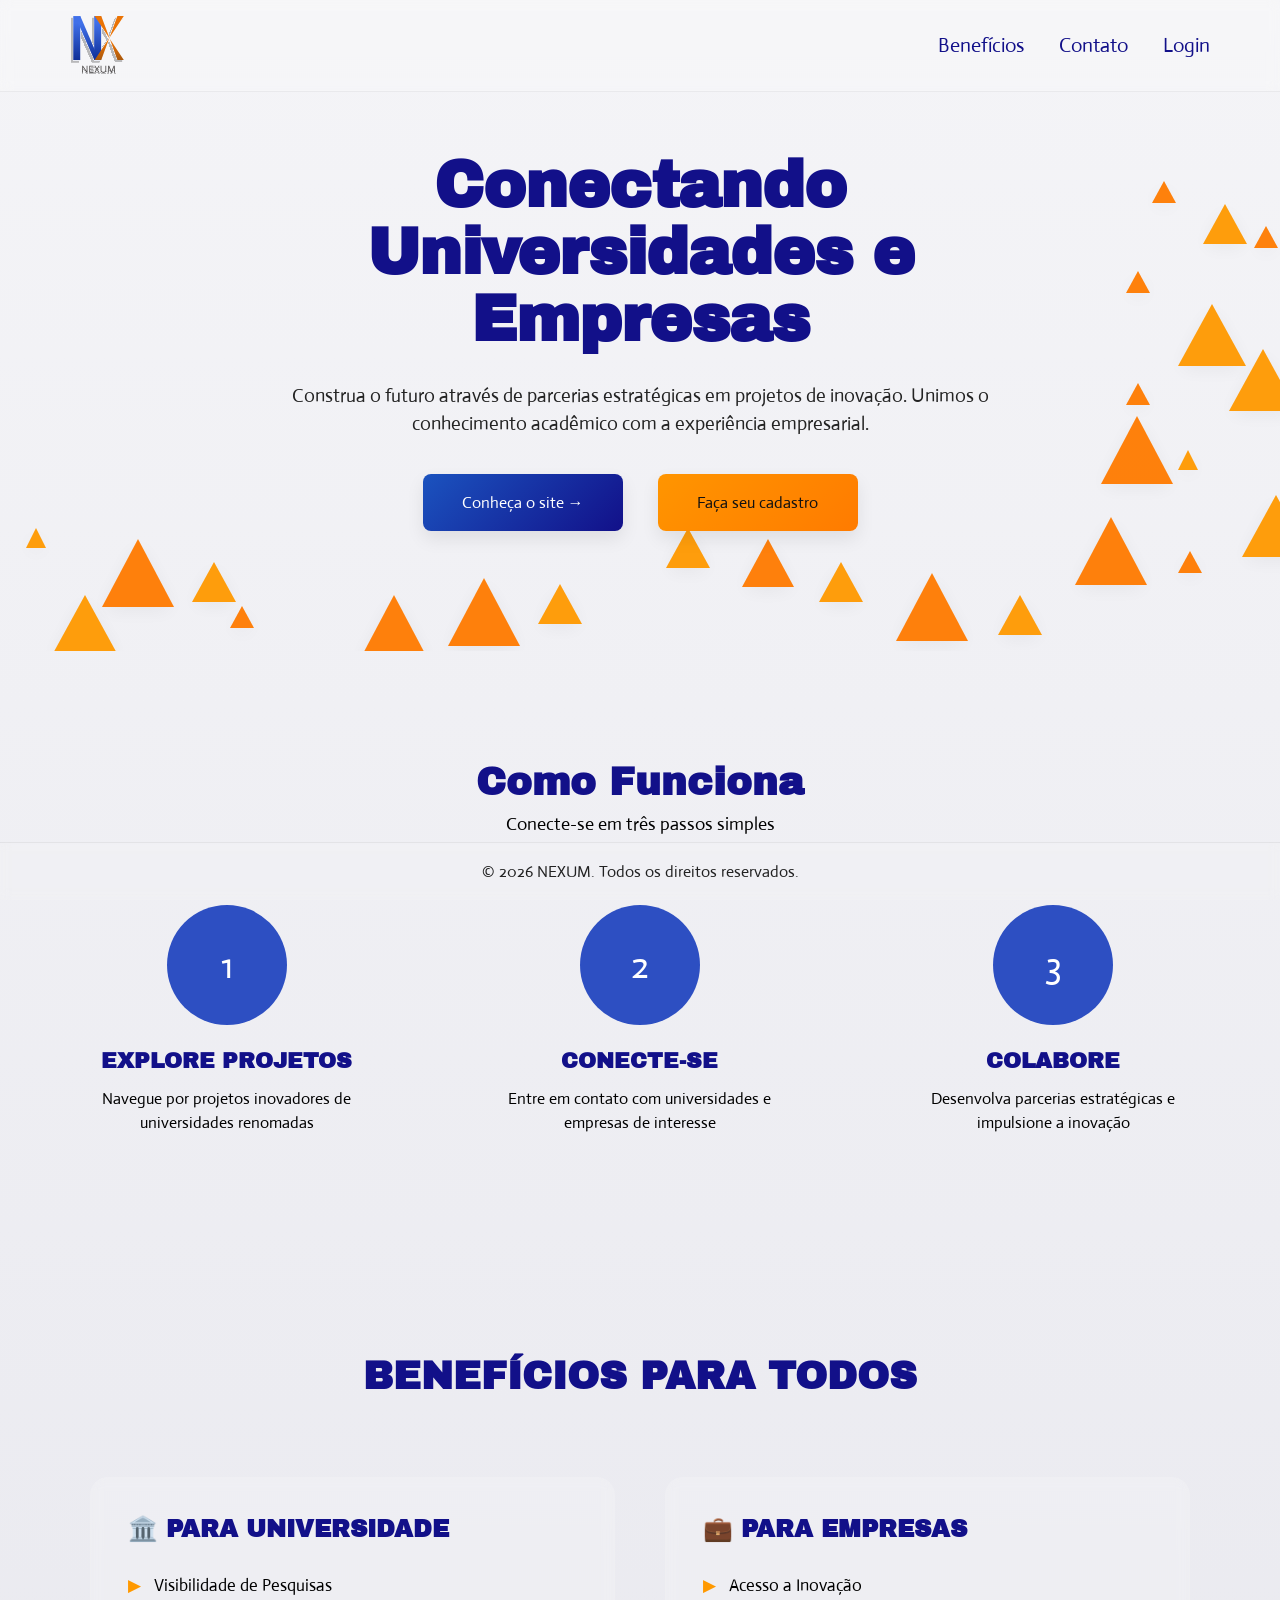
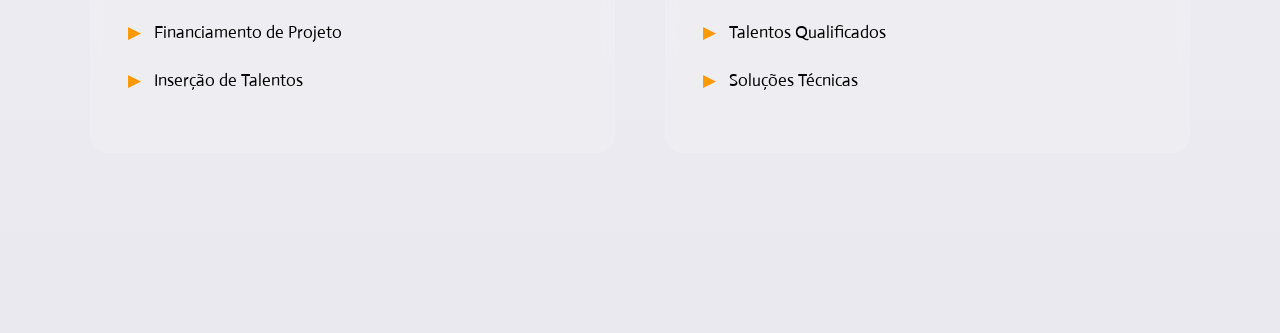
==== index.html @ 30e2755e "Primeiro commit" ====
<!DOCTYPE html>
<html lang="pt-BR">
<head>

    <meta charset="UTF-8"/>
    <meta name="viewport" content="width=device-width, initial-scale=1.0"/>
    <link rel="stylesheet" href="./css/estilo.css">
    <link href="https://fonts.googleapis.com/css2?family=Actor&family=Archivo+Black&display=swap" rel="stylesheet">
    
    <title>NEXUM</title>
</head>

<body>
  <!-- Cabeçalho html -->
  <header>

    <div class="logo">
      <img src="./img/logoazullaranja.svg" alt="Logo NEXUM">
    </div>

    <nav class="menu">
      <a href="#beneficios">Benefícios</a>
      <a href="#">Contato</a>
      <a href="#" class="header-btn">Login</a>
    </nav>

  </header>

  <!-- Conteúdo principal -->
  <main>
    <div class="decorations" id="decorations"></div>

    <section class="hero">
      <h2>
        Conectando Universidades e Empresas
      </h2>

      <p>
        Construa o futuro através de parcerias estratégicas em projetos de inovação.
        Unimos o conhecimento acadêmico com a experiência empresarial.
      </p>

      <div class="buttons">

        <a href="#como-funciona" class="btn btn-primary">
          Conheça o site →
        </a>
      
        <a href="./cadastro.html" class="btn btn-secondary">
          Faça seu cadastro
        </a>
      
      </div>
    </section>
  </main>

  <!-- COMO FUNCIONA -->
  <section class="how-it-works" id="como-funciona">

  <h2>Como Funciona</h2>
  <p class="subtitle">
    Conecte-se em três passos simples
  </p>

  <div class="steps">

    <div class="step">
      <div class="circle">1</div>
      <h3>EXPLORE PROJETOS</h3>
      <p>
        Navegue por projetos inovadores
        de universidades renomadas
      </p>
    </div>

    <div class="step">
      <div class="circle">2</div>
      <h3>CONECTE-SE</h3>
      <p>
        Entre em contato com
        universidades e empresas
        de interesse
      </p>
    </div>

    <div class="step">
      <div class="circle">3</div>
      <h3>COLABORE</h3>
      <p>
        Desenvolva parcerias estratégicas
        e impulsione a inovação
      </p>
    </div>

  </div>
</section>

<!-- BENEFÍCIOS -->
<section class="benefits" id="beneficios">

  <h2>BENEFÍCIOS PARA TODOS</h2>

  <div class="benefits-grid">

    <div class="benefit-box">

      <h3>🏛️ PARA UNIVERSIDADE</h3>

      <ul>
        <li>Visibilidade de Pesquisas</li>
        <li>Financiamento de Projeto</li>
        <li>Inserção de Talentos</li>
      </ul>

    </div>

    <div class="benefit-box">

      <h3>💼 PARA EMPRESAS</h3>

      <ul>
        <li>Acesso a Inovação</li>
        <li>Talentos Qualificados</li>
        <li>Soluções Técnicas</li>
      </ul>

    </div>

  </div>

</section>

  <footer>
    © 2026 NEXUM. Todos os direitos reservados.
  </footer>

  <!-- Java script -->
  <script>
    
    // Triangulos

    const container = document.getElementById("decorations");

    const triangles = [
      { x: 2, y: 78, size: "small", color: "yellow", rot: 20 },
      { x: 8, y: 80, size: "large", color: "orange", rot: 70 },
      { x: 15, y: 84, size: "yellow", color: "yellow", rot: 100 },
      { x: 4, y: 90, size: "large", color: "yellow", rot: 60 },
      { x: 18, y: 92, size: "small", color: "orange", rot: 310 },
      { x: 28, y: 90, size: "large", color: "orange", rot: 100 },
      { x: 35, y: 87, size: "large", color: "orange", rot: 140 },
      { x: 42, y: 88, size: "yellow", color: "yellow", rot: 60 },

      { x: 52, y: 78, size: "yellow", color: "yellow", rot: 120 },
      { x: 58, y: 80, size: "orange", color: "orange", rot: 70 },
      { x: 64, y: 84, size: "yellow", color: "yellow", rot: 90 },
      { x: 70, y: 86, size: "large", color: "orange", rot: 40 },
      { x: 78, y: 90, size: "yellow", color: "yellow", rot: 110 },

      { x: 90, y: 16, size: "small", color: "orange", rot: 45 },
      { x: 94, y: 20, size: "yellow", color: "yellow", rot: 130 },
      { x: 98, y: 24, size: "small", color: "orange", rot: 70 },
      { x: 88, y: 32, size: "small", color: "orange", rot: 70 },
      { x: 92, y: 38, size: "large", color: "yellow", rot: 90 },
      { x: 96, y: 46, size: "large", color: "yellow", rot: 160 },
      { x: 88, y: 52, size: "small", color: "orange", rot: 190 },
      { x: 86, y: 58, size: "large", color: "orange", rot: 70 },
      { x: 92, y: 64, size: "small", color: "yellow", rot: 120 },
      { x: 97, y: 72, size: "large", color: "yellow", rot: 100 },
      { x: 84, y: 76, size: "large", color: "orange", rot: 100 },
      { x: 92, y: 82, size: "small", color: "orange", rot: 60 }
    ];

    triangles.forEach((t, index) => {
      const el = document.createElement("div");

      el.className = `triangle ${t.color} ${t.size}`;

      el.style.left = `${t.x}%`;
      el.style.top = `${t.y}%`;
      el.style.setProperty("--rotate", `${t.rot}deg`);

      el.style.animationDelay = `${index * 0.2}s`;

      container.appendChild(el);
    });
  </script>

</body>
</html>
---- css/estilo.css ----
/* =========================
   RESET
========================= */

* {
  margin: 0;
  padding: 0;
  box-sizing: border-box;
}

/* =========================
   VARIÁVEIS
========================= */

:root {
  --bg-1: #f4f4f7;
  --bg-2: #e9e9ef;

  --primary: #121089;
  --primary-hover: #2f37c7;

  --orange: #ff7b00;
  --yellow: #ff9900;

  --text: black;

  --shadow: 0 8px 18px rgba(0, 0, 0, 0.08);
}

/* =========================
   BASE
========================= */

html {
  scroll-behavior: smooth;
}

html,
body {
  width: 100%;
  min-height: 100vh;

  overflow-x: hidden;

  background: linear-gradient(
    180deg,
    var(--bg-1),
    var(--bg-2)
  );

  color: var(--text);

  font-family: 'Actor', sans-serif;
}

body {
  display: flex;
  flex-direction: column;

  min-height: 100vh;

  animation: fadeIn 1.2s ease;

  position: relative;

  overflow-x: hidden;
}

/* =========================
   FADE
========================= */

@keyframes fadeIn {

  from {
    opacity: 0;
    transform: translateY(12px);
  }

  to {
    opacity: 1;
    transform: translateY(0);
  }
}

/* =========================
   HEADER
========================= */

header {
  width: 100%;
  height: 92px;

  display: flex;
  align-items: center;

  padding: 0 70px;

  background: rgba(255, 255, 255, 0.2);

  border-bottom: 1px solid rgba(0, 0, 0, 0.05);

  backdrop-filter: blur(6px);

  z-index: 20;

  position: relative;
}

.logo img {
  height: 60px;
  width: auto;

  object-fit: contain;

  display: block;
}

/* =========================
   HERO ORIGINAL
========================= */

main {
  flex: 1;

  display: flex;
  align-items: center;
  justify-content: center;

  padding: 60px 20px 120px;

  position: relative;

  width: 100%;

  overflow: hidden;
}

.hero {
  width: 100%;
  max-width: 900px;

  text-align: center;

  position: relative;
  z-index: 5;
}

.hero h2 {
  font-family: 'Archivo Black', sans-serif;

  font-size: clamp(2.5rem, 5vw, 5rem);

  line-height: 1.05;

  color: var(--primary);

  margin-bottom: 28px;

  letter-spacing: -1px;
}

.hero p {
  max-width: 760px;

  margin: 0 auto;

  font-size: clamp(1rem, 1.5vw, 1.45rem);

  line-height: 1.5;

  color: #232323;

  font-weight: 400;

  font-family: 'Actor', sans-serif;
}

/* =========================
   BOTÕES ORIGINAIS
========================= */

.buttons {
  margin-top: 35px;

  display: flex;
  align-items: center;
  justify-content: center;

  gap: 35px;

  flex-wrap: wrap;
}

.btn {
  min-width: 200px;

  padding: 18px 28px;

  border: none;

  cursor: pointer;

  font-size: 1rem;

  font-family: 'Actor', sans-serif;

  border-radius: 8px;

  transition:
    transform 0.28s ease,
    box-shadow 0.28s ease,
    background 0.28s ease;

  box-shadow: var(--shadow);

  position: relative;

  overflow: hidden;

  display: inline-flex;
  align-items: center;
  justify-content: center;

  text-decoration: none;
}

.btn::before {
  content: "";

  position: absolute;

  top: 0;
  left: -100%;

  width: 100%;
  height: 100%;

  background: rgba(255, 255, 255, 0.18);

  transition: left 0.45s ease;
}

.btn:hover::before {
  left: 100%;
}

.btn:hover {
  transform: translateY(-4px) scale(1.02);

  box-shadow: 0 12px 24px rgba(0, 0, 0, 0.12);
}

.btn-primary {
  background: linear-gradient(
    135deg,
    #1B53BF,
    #121089
  );

  color: #fff;
}

.btn-primary:hover {
  background: linear-gradient(
    135deg,
    #3953ec,
    #2d2db7
  );
}

.btn-secondary {
  background: linear-gradient(
    135deg,
    #ff9500,
    #ff7B00
  );

  color: #111;
}

.btn-secondary:hover {
  background: linear-gradient(
    135deg,
    #ffab26,
    #ff7f14
  );
}

/* =========================
   TRIÂNGULOS
========================= */

.decorations {
  position: absolute;

  inset: 0;

  overflow: hidden;

  z-index: 1;

  pointer-events: none;
}

.triangle {
  position: absolute;

  width: 0;
  height: 0;

  max-width: 100%;
  max-height: 100%;

  opacity: 0.95;

  animation: float 6s ease-in-out infinite;

  filter: drop-shadow(
    0 4px 10px rgba(0, 0, 0, 0.05)
  );
}

.triangle.orange {
  border-left: 26px solid transparent;
  border-right: 26px solid transparent;
  border-bottom: 48px solid var(--orange);
}

.triangle.yellow {
  border-left: 22px solid transparent;
  border-right: 22px solid transparent;
  border-bottom: 40px solid var(--yellow);
}

.triangle.small.orange {
  border-left-width: 12px;
  border-right-width: 12px;
  border-bottom-width: 22px;
}

.triangle.small.yellow {
  border-left-width: 10px;
  border-right-width: 10px;
  border-bottom-width: 20px;
}

.triangle.large.orange {
  border-left-width: 36px;
  border-right-width: 36px;
  border-bottom-width: 68px;
}

.triangle.large.yellow {
  border-left-width: 34px;
  border-right-width: 34px;
  border-bottom-width: 62px;
}

@keyframes float {

  0% {
    transform:
      translateY(0px)
      rotate(var(--rotate));
  }

  50% {
    transform:
      translateY(-10px)
      rotate(calc(var(--rotate) + 4deg));
  }

  100% {
    transform:
      translateY(0px)
      rotate(var(--rotate));
  }
}

/* =========================
   COMO FUNCIONA
========================= */

.how-it-works {
  padding: 110px 30px;

  text-align: center;
}

.how-it-works h2 {
  font-size: clamp(2rem, 3vw, 3rem);

  color: var(--primary);

  font-family: 'Archivo Black', sans-serif;
}

.subtitle {
  margin-top: 10px;

  font-size: 1.1rem;
}

.steps {
  margin-top: 70px;

  display: grid;

  grid-template-columns: repeat(3, 1fr);

  gap: 40px;

  max-width: 1200px;

  margin-inline: auto;
}

.step {
  text-align: center;
}

.circle {
  width: 120px;
  height: 120px;

  border-radius: 50%;

  background: #2d4fc2;

  color: white;

  display: flex;
  align-items: center;
  justify-content: center;

  margin: 0 auto 24px;

  font-size: 2.3rem;
}

.step h3 {
  font-size: 1.35rem;

  color: var(--primary);

  margin-bottom: 14px;

  font-family: 'Archivo Black', sans-serif;
}

.step p {
  font-size: 1rem;

  line-height: 1.5;

  max-width: 300px;

  margin: auto;
}

/* =========================
   BENEFÍCIOS
========================= */

.benefits {
  padding: 110px 30px 180px;
}

.benefits h2 {
  text-align: center;

  font-size: clamp(2rem, 3vw, 3rem);

  color: var(--primary);

  font-family: 'Archivo Black', sans-serif;

  margin-bottom: 80px;
}

.benefits-grid {
  display: grid;

  grid-template-columns: repeat(2, 1fr);

  gap: 50px;

  max-width: 1100px;

  margin: auto;
}

.benefit-box {
  background: rgba(255,255,255,0.18);

  border-radius: 18px;

  padding: 38px;

  backdrop-filter: blur(6px);
}

.benefit-box h3 {
  font-size: 1.5rem;

  color: var(--primary);

  margin-bottom: 30px;

  font-family: 'Archivo Black', sans-serif;
}

.benefit-box ul {
  list-style: none;
}

.benefit-box li {
  position: relative;

  padding-left: 26px;

  margin-bottom: 22px;

  font-size: 1.05rem;

  line-height: 1.5;
}

.benefit-box li::before {
  content: "▶";

  position: absolute;

  left: 0;

  color: var(--yellow);
}

/* =========================
   FOOTER
========================= */

footer {
  position: fixed;

  bottom: 0;
  left: 0;

  width: 100%;

  text-align: center;

  padding: 18px 20px;

  background: rgba(255, 255, 255, 0.075);

  backdrop-filter: blur(5px);

  color: #222;

  font-size: 1rem;

  font-family: 'Actor', sans-serif;

  border-top: 1px solid rgba(0,0,0,0.06);

  z-index: 999;
}

/* =========================
   RESPONSIVO
========================= */

@media (max-width: 1000px) {

  .steps {
    grid-template-columns: 1fr;
  }

  .benefits-grid {
    grid-template-columns: 1fr;
  }
}

@media (max-width: 900px) {

  header {
    padding: 0 24px;
  }

  .hero h2 {
    margin-bottom: 22px;
  }

  .hero p {
    max-width: 92%;
  }

  .buttons {
    gap: 18px;
  }

  .btn {
    width: 100%;
    max-width: 280px;
  }

}

@media (max-width: 600px) {

  main {
    padding-top: 30px;
  }

  .logo img {
    height: 48px;
  }

  .hero h2 {
    font-size: 2.4rem;
  }

  .hero p {
    font-size: 1rem;
  }

  .circle {
    width: 100px;
    height: 100px;

    font-size: 2rem;
  }

  .step h3,
  .benefit-box h3 {
    font-size: 1.2rem;
  }

  .step p,
  .benefit-box li {
    font-size: 0.95rem;
  }

  footer {
    font-size: 0.92rem;
  }
}

/* Nav bar header */

header {
  justify-content: space-between;
}

.menu {
  display: flex;
  gap: 35px;
}

.menu a {
  text-decoration: none;
  color: var(--primary);
  font-size: 20px;
  font-family: 'Actor', sans-serif;
  transition: 0.25s;
}

.menu a:hover {
  color: var(--orange);
}


/* =========================
   PÁGINA CADASTRO
========================= */

.register-page {
  min-height: calc(100vh - 92px);

  display: flex;
  align-items: center;
  justify-content: center;

  padding: 80px 20px;
}

/* =========================
   CARD CADASTRO
========================= */

.register-container {
  width: 100%;
  max-width: 900px;

  background: rgba(255,255,255,0.18);

  border-radius: 18px;

  overflow: hidden;

  backdrop-filter: blur(6px);

  box-shadow: var(--shadow);

  border: 1px solid rgba(0,0,0,0.08);
}

/* =========================
   TABS
========================= */

.register-tabs {
  display: grid;

  grid-template-columns: 1fr 1fr;
}

.tab {
  height: 90px;

  border: none;

  background: transparent;

  font-size: 1.5rem;

  font-family: 'Archivo Black', sans-serif;

  color: var(--primary);

  cursor: pointer;

  transition: 0.25s;

  border-bottom: 1px solid rgba(0,0,0,0.12);
}

.tab:first-child {
  border-right: 1px solid rgba(0,0,0,0.12);
}

.tab.active {
  background: rgba(255,255,255,0.25);
}

/* =========================
   CONTEÚDO CADASTRO
========================= */

.register-content {
  padding: 60px;
}

.register-content h2 {
  text-align: center;

  font-size: 2rem;

  color: var(--primary);

  margin-bottom: 50px;

  font-family: 'Archivo Black', sans-serif;
}

/* =========================
   FORMULÁRIO
========================= */

.form-grid {
  display: grid;

  grid-template-columns: repeat(2, 1fr);

  gap: 30px 35px;
}

.input-group {
  display: flex;
  flex-direction: column;
}

.input-group label {
  color: var(--primary);

  font-size: 1.1rem;

  margin-bottom: 10px;
}

.input-group input {
  height: 52px;

  border-radius: 10px;

  border: 1px solid rgba(0,0,0,0.15);

  background: rgba(255,255,255,0.35);

  padding: 0 16px;

  font-size: 1rem;

  font-family: 'Actor', sans-serif;

  outline: none;

  transition:
    border 0.25s ease,
    box-shadow 0.25s ease,
    background 0.25s ease;
}

.input-group input:focus {
  border-color: var(--primary);

  box-shadow: 0 0 0 4px rgba(18,16,137,0.08);

  background: rgba(255,255,255,0.55);
}

/* =========================
   BOTÃO CADASTRO
========================= */

.register-btn {
  width: 100%;

  height: 58px;

  margin-top: 45px;

  border: none;

  border-radius: 12px;

  background: linear-gradient(
    135deg,
    #1B53BF,
    #121089
  );

  color: white;

  font-size: 1rem;

  font-family: 'Archivo Black', sans-serif;

  cursor: pointer;

  transition:
    transform 0.25s ease,
    box-shadow 0.25s ease;

  box-shadow: var(--shadow);
}

.register-btn:hover {
  transform: translateY(-3px);

  box-shadow: 0 12px 22px rgba(0,0,0,0.12);
}

/* =========================
   LOGIN
========================= */

.register-login {
  margin-top: 35px;

  text-align: center;

  font-size: 1rem;

  color: #333;
}

.register-login a {
  color: var(--primary);

  text-decoration: none;

  font-family: 'Archivo Black', sans-serif;
}

.register-login a:hover {
  color: var(--orange);
}

/* =========================
   RESPONSIVO CADASTRO
========================= */

@media (max-width: 800px) {

  .register-content {
    padding: 40px 24px;
  }

  .form-grid {
    grid-template-columns: 1fr;
  }

  .tab {
    font-size: 1.1rem;
  }
}

@media (max-width: 600px) {

  .register-content h2 {
    font-size: 1.6rem;
  }

  .input-group label {
    font-size: 1rem;
  }

  .register-btn {
    height: 54px;
  }
}
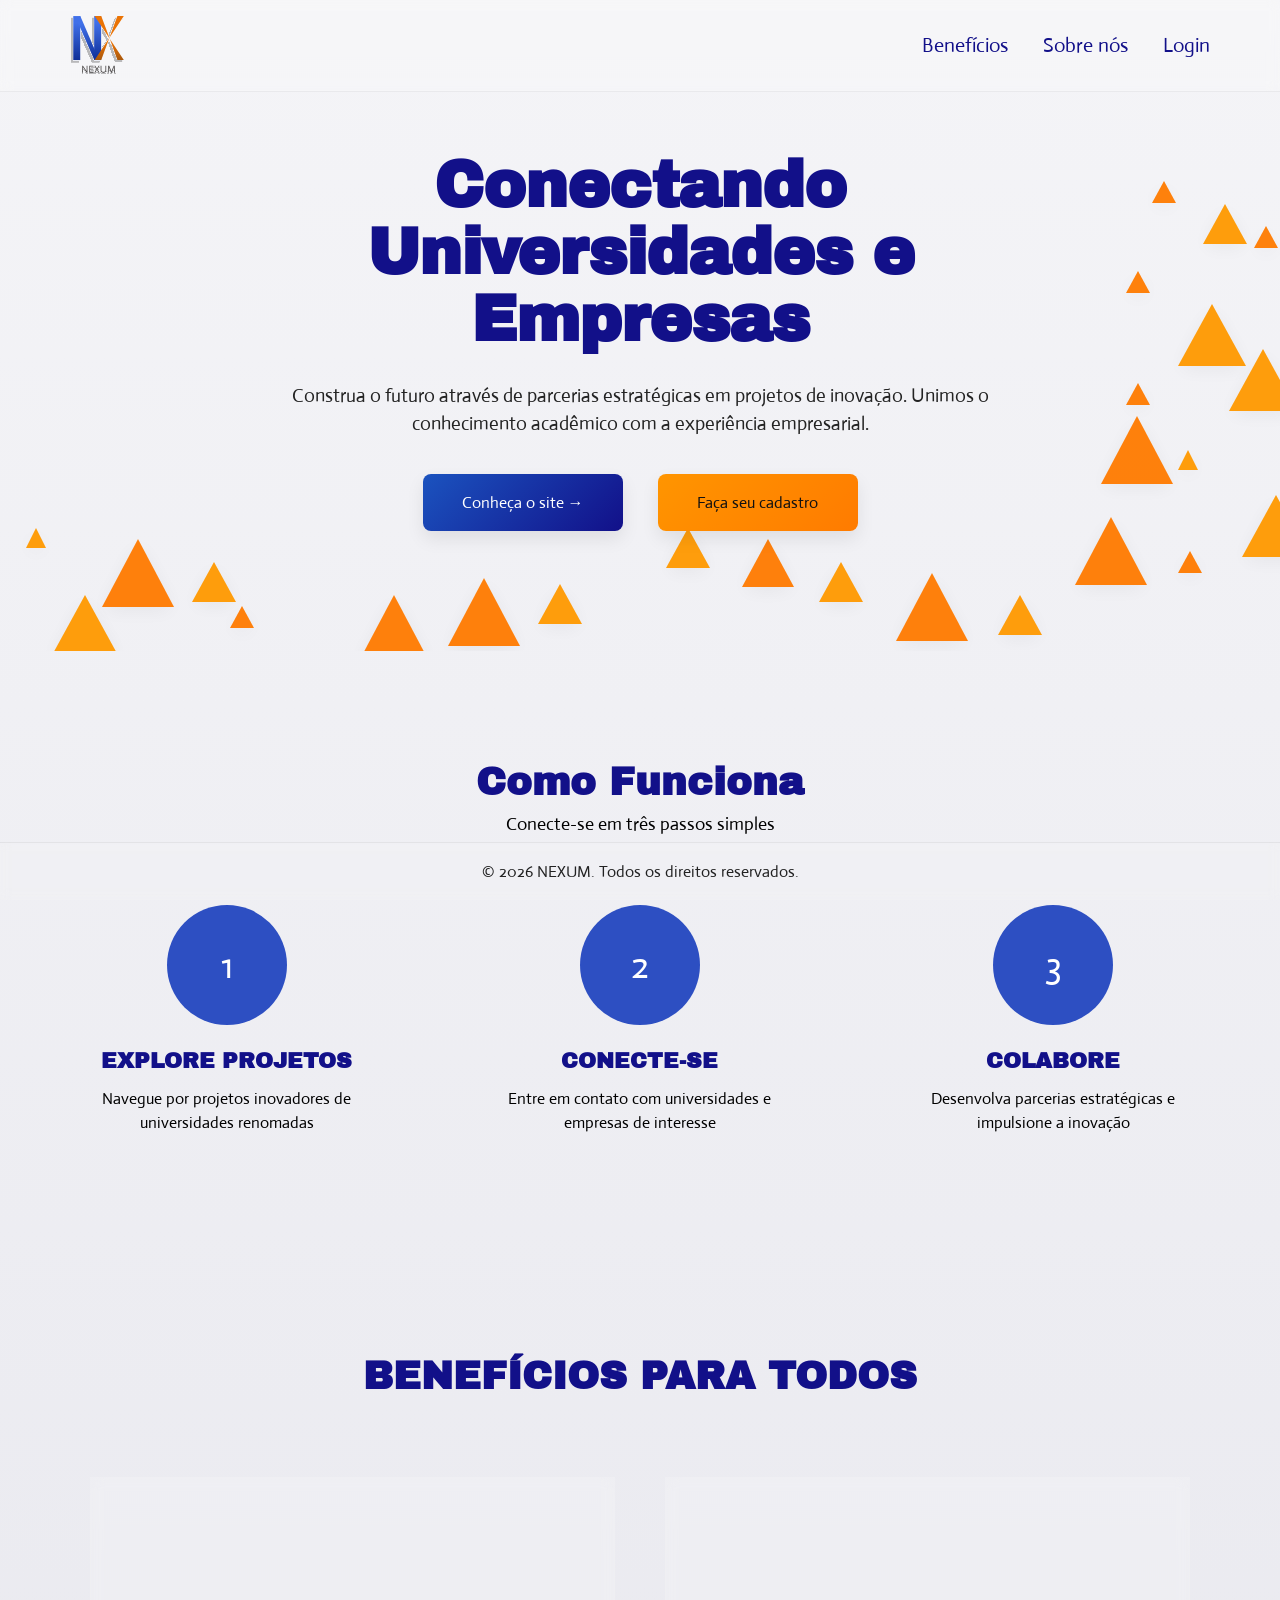
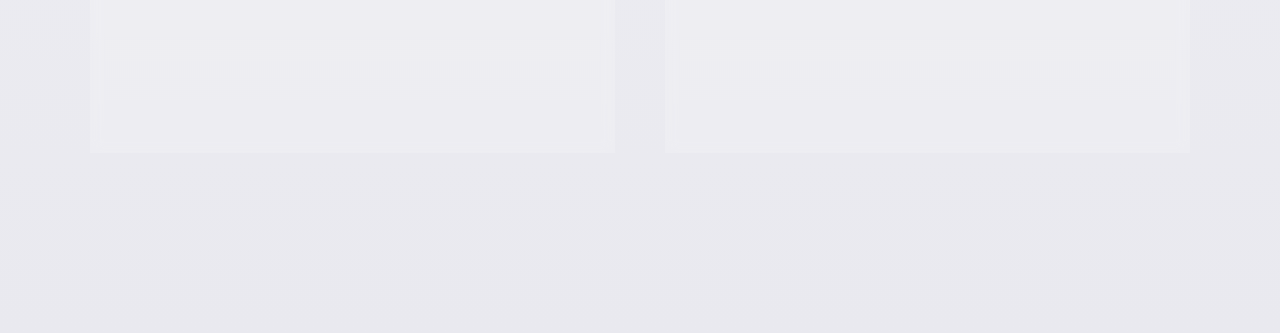
==== commit 485e813e: "Adicionando página de login, sobre nós e estilizando elas" ====
--- a/index.html
+++ b/index.html
@@ -20,8 +20,8 @@
 
     <nav class="menu">
       <a href="#beneficios">Benefícios</a>
-      <a href="#">Contato</a>
-      <a href="#" class="header-btn">Login</a>
+      <a href="./sobrenos.html">Sobre nós</a>
+      <a href="./login.html" class="header-btn">Login</a>
     </nav>
 
   </header>
@@ -130,9 +130,7 @@
 
 </section>
 
-  <footer>
-    © 2026 NEXUM. Todos os direitos reservados.
-  </footer>
+  <footer>© 2026 NEXUM. Todos os direitos reservados.</footer>
 
   <!-- Java script -->
   <script>
--- a/css/estilo.css
+++ b/css/estilo.css
@@ -1,4 +1,3 @@
-
 /* =========================
    RESET
 ========================= */
@@ -767,6 +766,14 @@
 }
 
 /* =========================
+   TÍTULO UNIVERSIDADE
+========================= */
+
+.orange-title {
+  color: var(--orange) !important;
+}
+
+/* =========================
    FORMULÁRIO
 ========================= */
 
@@ -922,4 +929,696 @@
   .register-btn {
     height: 54px;
   }
+}
+
+/* =========================
+   TROCA DE FORM NO CADASTRO
+========================= */
+
+.register-form {
+  display: none;
+}
+
+.active-form {
+  display: block;
+}
+
+/* =========================
+   UNIVERSIDADE LARANJA
+========================= */
+
+.orange-title {
+  color: var(--orange);
+}
+
+.orange-group label {
+  color: var(--orange);
+}
+
+.orange-group input:focus {
+  border-color: var(--orange);
+
+  box-shadow: 0 0 0 4px rgba(255,123,0,0.12);
+}
+
+/* =========================
+   BOTÃO UNIVERSIDADE
+========================= */
+
+.university-btn {
+  background: linear-gradient(
+    135deg,
+    #ff9900,
+    #ff7b00
+  );
+
+  color: white;
+}
+
+.university-btn:hover {
+  background: linear-gradient(
+    135deg,
+    #ffae2b,
+    #ff8a1c
+  );
+}
+
+/* =========================
+   TAB ATIVA UNIVERSIDADE
+========================= */
+
+.tab.orange-active {
+  background: rgba(255,123,0,0.12);
+
+  color: var(--orange);
+}
+
+/* =========================
+   TABS ATIVAS
+========================= */
+
+.blue-active {
+  background: rgba(18, 16, 137, 0.10);
+}
+
+.orange-active {
+  background: rgba(255, 123, 0, 0.12);
+}
+
+
+/* =========================
+   INPUT FILE
+========================= */
+
+input[type="file"] {
+  border: none;
+  background: transparent;
+  padding: 0;
+}
+
+
+
+
+
+
+/* =========================
+   LOGIN MAIN
+========================= */
+
+.login-main {
+
+  flex: 1;
+
+  display: flex;
+  align-items: center;
+  justify-content: center;
+
+  padding: 60px 20px 120px;
+}
+
+/* =========================
+   LOGIN CONTAINER
+========================= */
+
+.login-container {
+
+  width: 100%;
+  max-width: 1150px;
+}
+
+/* =========================
+   LOGIN WRAPPER
+========================= */
+
+.login-wrapper {
+
+  width: 100%;
+
+  min-height: 680px;
+
+  display: grid;
+
+  grid-template-columns: 1fr 1fr;
+
+  background: rgba(255,255,255,0.20);
+
+  border-radius: 28px;
+
+  overflow: hidden;
+
+  backdrop-filter: blur(6px);
+
+  box-shadow: var(--shadow);
+}
+
+/* =========================
+   LADO ESQUERDO LOGIN
+========================= */
+
+.login-side {
+
+  background: linear-gradient(
+    180deg,
+    #1B53BF,
+    #121089
+  );
+
+  color: white;
+
+  display: flex;
+  flex-direction: column;
+  justify-content: center;
+
+  padding: 80px;
+}
+
+.login-side h2 {
+
+  font-size: clamp(2.5rem, 4vw, 4rem);
+
+  line-height: 1.1;
+
+  margin-bottom: 30px;
+
+  font-family: 'Archivo Black', sans-serif;
+}
+
+.login-side p {
+
+  font-size: 1.15rem;
+
+  line-height: 1.8;
+
+  opacity: 0.95;
+
+  max-width: 420px;
+}
+
+/* =========================
+   LOGIN BOX
+========================= */
+
+.login-box {
+
+  background: rgba(255,255,255,0.30);
+
+  backdrop-filter: blur(6px);
+
+  padding: 70px 55px;
+
+  display: flex;
+  flex-direction: column;
+  justify-content: center;
+}
+
+.login-box h1 {
+
+  text-align: center;
+
+  color: var(--primary);
+
+  font-family: 'Archivo Black', sans-serif;
+
+  font-size: 2.5rem;
+
+  margin-bottom: 14px;
+}
+
+.login-subtitle {
+
+  text-align: center;
+
+  color: #444;
+
+  margin-bottom: 40px;
+
+  font-size: 1rem;
+}
+
+/* =========================
+   FORM LOGIN
+========================= */
+
+.login-form {
+
+  display: flex;
+  flex-direction: column;
+
+  gap: 24px;
+}
+
+.login-form .input-group {
+
+  display: flex;
+  flex-direction: column;
+
+  gap: 10px;
+}
+
+.login-form .input-group label {
+
+  color: var(--primary);
+
+  font-size: 1rem;
+}
+
+.login-form .input-group input {
+
+  height: 54px;
+
+  border-radius: 12px;
+
+  border: 1px solid rgba(0,0,0,0.10);
+
+  background: rgba(255,255,255,0.55);
+
+  padding: 0 16px;
+
+  outline: none;
+
+  font-size: 1rem;
+
+  transition: 0.25s;
+}
+
+.login-form .input-group input:focus {
+
+  border-color: var(--primary);
+
+  box-shadow: 0 0 0 4px rgba(18, 16, 137, 0.08);
+}
+
+/* =========================
+   LOGIN OPTIONS
+========================= */
+
+/* =========================
+   BOTÃO LOGIN
+========================= */
+
+.login-btn {
+
+  width: 100%;
+
+  height: 56px;
+
+  border: none;
+
+  border-radius: 14px;
+
+  background: linear-gradient(
+    135deg,
+    #1B53BF,
+    #121089
+  );
+
+  color: white;
+
+  font-size: 1rem;
+
+  font-family: 'Archivo Black', sans-serif;
+
+  cursor: pointer;
+
+  transition:
+    transform 0.28s ease,
+    box-shadow 0.28s ease,
+    background 0.28s ease;
+
+  box-shadow: var(--shadow);
+}
+
+.login-btn:hover {
+
+  transform: translateY(-4px);
+
+  background: linear-gradient(
+    135deg,
+    #3953ec,
+    #2d2db7
+  );
+
+  box-shadow: 0 12px 24px rgba(0,0,0,0.12);
+}
+
+/* =========================
+   REGISTER LINK
+========================= */
+
+.register-link {
+
+  margin-top: 34px;
+
+  text-align: center;
+
+  color: #444;
+}
+
+.register-link a {
+
+  text-decoration: none;
+
+  color: var(--primary);
+
+  font-family: 'Archivo Black', sans-serif;
+
+  transition: 0.25s;
+}
+
+.register-link a:hover {
+
+  color: var(--orange);
+}
+
+/* =========================
+   RESPONSIVO LOGIN
+========================= */
+
+@media (max-width: 950px) {
+
+  .login-wrapper {
+
+    grid-template-columns: 1fr;
+  }
+
+  .login-side {
+
+    padding: 55px 35px;
+
+    text-align: center;
+
+    align-items: center;
+  }
+
+  .login-side p {
+
+    max-width: 100%;
+  }
+
+  .login-box {
+
+    padding: 50px 28px;
+  }
+}
+
+@media (max-width: 600px) {
+
+  .login-side h2 {
+
+    font-size: 2.2rem;
+  }
+
+  .login-box h1 {
+
+    font-size: 2rem;
+  }
+
+  .login-options {
+
+    flex-direction: column;
+
+    align-items: flex-start;
+  }
+}
+
+
+/* =========================
+   TRIÂNGULOS DO LOGIN-SIDE
+========================= */
+
+.login-side {
+  position: relative;
+  overflow: hidden;
+}
+
+.login-decorations {
+
+  position: absolute;
+
+  inset: 0;
+
+  pointer-events: none;
+}
+
+/* =========================
+   SOBRE NÓS
+========================= */
+
+.about-main {
+
+  flex: 1;
+
+  display: flex;
+  justify-content: center;
+
+  padding:
+    70px
+    20px
+    140px;
+}
+
+/* =========================
+   ABOUT
+========================= */
+
+.about-section {
+  width: 100%;
+
+  padding: 70px 40px 140px;
+
+  display: flex;
+  flex-direction: column;
+  align-items: center;
+
+  gap: 90px;
+}
+
+/* PRIMEIRA LINHA */
+
+.about-row-top {
+  width: 100%;
+
+  display: flex;
+  justify-content: center;
+
+  gap: 140px;
+
+  flex-wrap: wrap;
+}
+
+/* SEGUNDA LINHA */
+
+.about-row-bottom {
+  width: 100%;
+
+  display: flex;
+  justify-content: center;
+
+  gap: 140px;
+
+  flex-wrap: wrap;
+}
+
+.member-card {
+  width: 240px;
+  text-align: center;
+  padding: 10px;
+}
+
+.member-card img {
+
+  width: 185px;
+  height: 185px;
+  object-fit: cover;
+  border-radius: 14px;
+  border: 1.5px solid var(--primary);
+  box-shadow: var(--shadow);
+  margin-bottom: 18px;
+  transition:
+    transform 0.28s ease,
+    box-shadow 0.28s ease;
+}
+
+.member-card img:hover {
+
+  transform: translateY(-4px);
+  box-shadow: 0 12px 24px rgba(0,0,0,0.12);
+}
+
+.member-card h3 {
+  font-size: 1.7rem;
+  color: var(--primary);
+  font-family: 'Archivo Black', sans-serif;
+  margin-bottom: 12px;
+}
+
+.member-card a {
+  text-decoration: none;
+
+  color: var(--primary);
+
+  font-size: 1.15rem;
+
+  transition: 0.25s;
+}
+
+.member-card a:hover {
+  color: var(--orange);
+}
+
+/* =========================
+   RESPONSIVO ABOUT
+========================= */
+
+@media (max-width: 900px) {
+
+  .about-row-top,
+  .about-row-bottom {
+    gap: 60px;
+  }
+
+  .member-card img {
+    width: 130px;
+    height: 130px;
+  }
+
+  .member-card h3 {
+    font-size: 1.25rem;
+  }
+}
+
+@media (max-width: 600px) {
+
+  .about-section {
+    padding: 50px 20px 120px;
+  }
+
+  .about-row-top,
+  .about-row-bottom {
+    flex-direction: column;
+    align-items: center;
+
+    gap: 50px;
+  }
+}
+
+/* =========================
+   GRID EQUIPE
+========================= */
+
+.team-grid {
+
+  display: grid;
+
+  grid-template-columns:
+    repeat(auto-fit, minmax(240px, 1fr));
+
+  gap: 70px 40px;
+
+  justify-items: center;
+}
+
+/* =========================
+   CARD MEMBRO
+========================= */
+
+.member-card {
+
+  width: 100%;
+  max-width: 260px;
+
+  display: flex;
+  flex-direction: column;
+  align-items: center;
+
+  transition:
+    transform 0.28s ease,
+    box-shadow 0.28s ease;
+}
+
+.member-card:hover {
+
+  transform: translateY(-6px);
+}
+
+
+/* =========================
+   TEXTO MEMBRO
+========================= */
+
+.member-card h3 {
+
+  font-size: 1.25rem;
+
+  color: var(--primary);
+
+  font-family: 'Archivo Black', sans-serif;
+
+  margin-bottom: 14px;
+
+  text-align: center;
+}
+
+.member-card a {
+
+  text-decoration: none;
+
+  color: var(--orange);
+
+  font-size: 1rem;
+
+  transition: 0.25s;
+}
+
+.member-card a:hover {
+
+  color: var(--primary);
+}
+
+/* =========================
+   RESPONSIVO SOBRE
+========================= */
+
+@media (max-width: 700px) {
+
+  .about-subtitle {
+
+    margin-bottom: 55px;
+  }
+
+  .team-grid {
+
+    gap: 55px;
+  }
+
+  
+  .member-card h3 {
+
+    font-size: 1.1rem;
+  }
+}
+
+/* =========================
+   TÍTULOS SOBRE NÓS
+========================= */
+
+.about-section h1 {
+
+  font-size: clamp(2.8rem, 5vw, 4.5rem);
+  color: var(--primary);
+  font-family: 'Archivo Black', sans-serif;
+  text-align: center;
+  letter-spacing: -1px;
+  margin-top: -40px;
+  margin-bottom: -55px;
+}
+
+.about-subtitle {
+
+  font-size: 22px;
+  color: #3b3b3b;
+  text-align: center;
+  max-width: 720px;
+  line-height: 1.6;
+  margin-bottom: -10px;
 }
